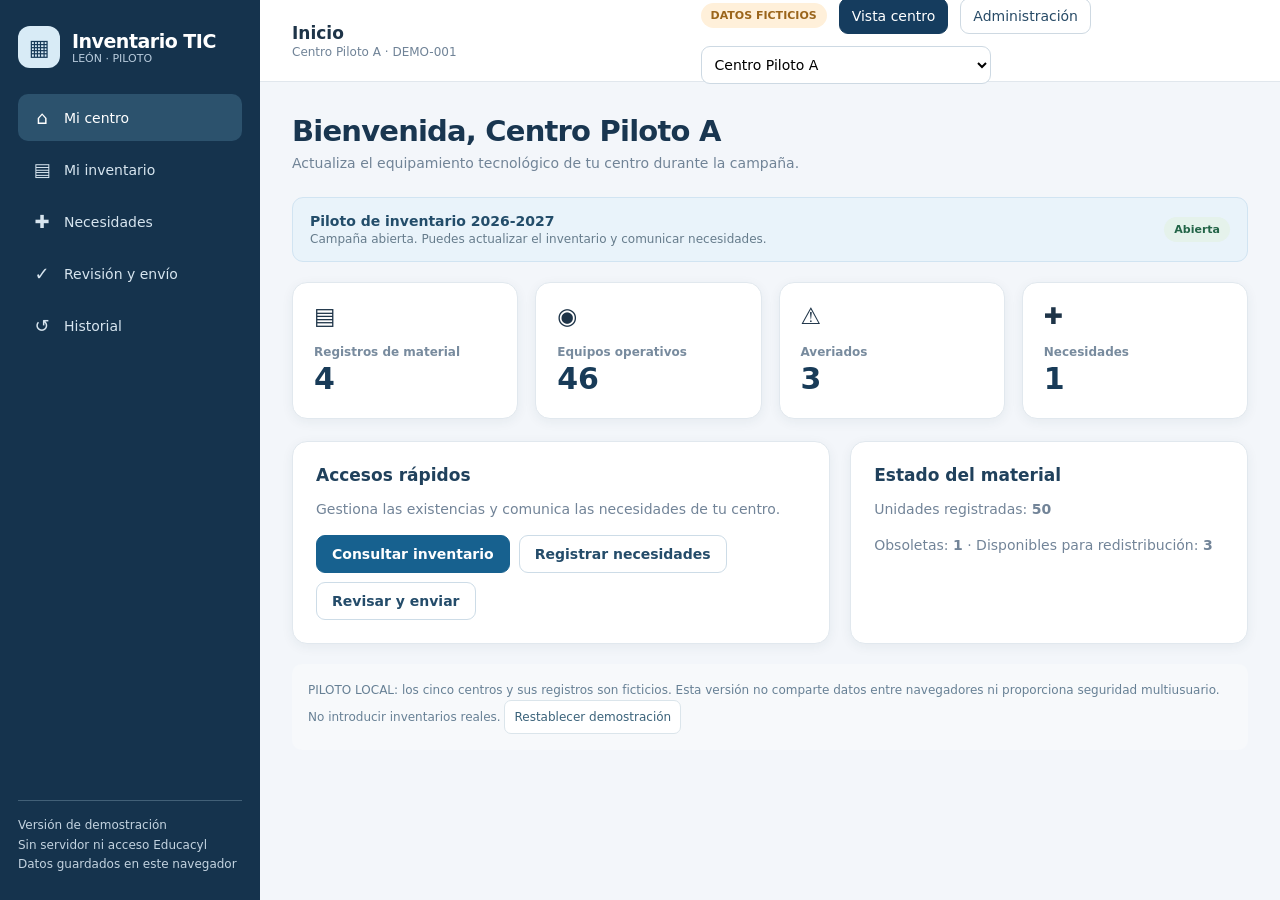
==== inventario-tic-piloto/index.html @ 24e151f3 "Añadir demo Inventario TIC León independiente" ====
<!doctype html>
<html lang="es"><head><meta charset="utf-8"><meta name="viewport" content="width=device-width,initial-scale=1"><meta name="theme-color" content="#193854"><title>Inventario TIC · León — Piloto</title>
<style>
:root{font-family:Inter,system-ui,-apple-system,Segoe UI,Arial,sans-serif;color:#1e3448;background:#f3f6fa;font-size:14px}*{box-sizing:border-box}body{margin:0}button,input,select,textarea{font:inherit}button{cursor:pointer}button:disabled{opacity:.45;cursor:not-allowed}a{color:inherit}.app{display:grid;grid-template-columns:260px 1fr;min-height:100vh}.sidebar{background:#15334d;color:white;padding:26px 18px;display:flex;flex-direction:column;gap:26px}.brand{display:flex;gap:12px;align-items:center;font-weight:800;font-size:19px;letter-spacing:-.5px}.brand .mark{background:#d8ebf6;color:#173a58;width:42px;height:42px;border-radius:12px;display:grid;place-items:center;font-size:22px}.sidebar small{display:block;font-size:11px;color:#b8cbdc;font-weight:500;letter-spacing:0}.nav{display:flex;flex-direction:column;gap:5px}.nav button{color:#d7e5ef;border:0;background:transparent;text-align:left;padding:13px 14px;border-radius:10px;display:flex;align-items:center;gap:12px}.nav button:hover,.nav button.active{background:#2c526d;color:white}.nav .navico{font-size:18px;width:20px;text-align:center}.sidebar-foot{margin-top:auto;font-size:12px;line-height:1.6;color:#c3d3e0;border-top:1px solid #426077;padding-top:15px}.workspace{min-width:0}.topbar{height:82px;background:white;border-bottom:1px solid #e1e7ed;display:flex;align-items:center;justify-content:space-between;gap:18px;padding:12px 32px}.topbar strong{display:block;font-size:17px}.muted{color:#708397}.small{font-size:12px}.top-right{display:flex;align-items:center;gap:12px;flex-wrap:wrap}.pill{border-radius:99px;padding:6px 10px;font-size:11px;font-weight:800;display:inline-block;background:#e5f2eb;color:#236447}.pill.warning{background:#fff0d7;color:#935a10}.pill.gray{background:#e9eff5;color:#506679}.pill.demo{background:#fff0da;color:#9b651b}.rolebtn{border:1px solid #ced9e2;color:#284b67;background:#fff;border-radius:9px;padding:9px 12px}.rolebtn.selected{background:#153c5e;color:#fff;border-color:#153c5e}main{max-width:1500px;margin:auto;padding:32px}.page-head{display:flex;justify-content:space-between;align-items:flex-start;gap:14px;margin-bottom:26px}.page-head h1{font-size:29px;margin:0 0 7px;letter-spacing:-.8px;color:#193650}.page-head p{margin:0;color:#718497}.btn{border:1px solid #cddce7;border-radius:9px;padding:10px 15px;background:white;color:#244c6a;font-weight:700;display:inline-flex;gap:8px;align-items:center;justify-content:center;white-space:nowrap}.btn.primary{background:#17618f;border-color:#17618f;color:white}.btn.primary:hover{background:#104c72}.btn.danger{border-color:#ecc7c6;color:#aa4141}.btn.ghost{border-color:transparent;background:transparent}.actions{display:flex;gap:9px;flex-wrap:wrap}.cards{display:grid;grid-template-columns:repeat(4,minmax(0,1fr));gap:17px;margin-bottom:22px}.stat,.panel{background:white;border:1px solid #e1e8ee;border-radius:15px;box-shadow:0 3px 12px #183b5210}.stat{padding:20px 21px}.stat .icon{font-size:23px;margin-bottom:14px;display:block}.stat .label{font-size:12px;color:#788b9e;font-weight:700}.stat .value{font-size:30px;line-height:1.3;font-weight:800;color:#183b58}.stat .foot{font-size:11px;color:#8090a0}.panel{padding:23px;margin-bottom:20px}.panel h2{font-size:17px;margin:0 0 8px;color:#20415c}.panel p{color:#728498;line-height:1.55}.panel-head{display:flex;align-items:center;justify-content:space-between;gap:12px;margin-bottom:17px}.grid2{display:grid;grid-template-columns:1.15fr .85fr;gap:20px}.tools{display:flex;gap:10px;flex-wrap:wrap;margin-bottom:16px}.field{border:1px solid #d6e0e8;border-radius:9px;padding:10px 11px;background:white;color:#23445f;min-width:0}.tools .field{flex:1;min-width:180px}.field:focus{outline:2px solid #b4d8ef;border-color:#569ac6}table{width:100%;border-collapse:collapse;font-size:13px}th{text-align:left;color:#73869a;font-size:11px;letter-spacing:.35px;text-transform:uppercase;background:#f6f9fb;padding:13px 12px}td{padding:14px 12px;border-top:1px solid #e9edf1;vertical-align:middle}tr:hover td{background:#fafcfd}.tablewrap{overflow:auto}.nowrap{white-space:nowrap}.name{font-weight:700;color:#20435e}.sub{display:block;color:#8696a6;font-size:11px;margin-top:4px}.empty{text-align:center;padding:50px 15px;color:#7b8d9e}.empty .big{font-size:36px;margin-bottom:10px}.banner{background:#e9f3fa;border:1px solid #d1e4f2;border-radius:11px;padding:15px 17px;margin-bottom:20px;display:flex;gap:12px;align-items:center;justify-content:space-between}.banner.warn{background:#fff6e8;border-color:#f1dec2}.banner strong{color:#234d6a}.banner p{margin:3px 0 0;color:#667c8c;font-size:12px}.progress{height:10px;background:#e6eef3;border-radius:8px;overflow:hidden;margin:15px 0}.progress span{display:block;height:100%;background:#2d9b86;border-radius:8px}.form-grid{display:grid;grid-template-columns:repeat(2,1fr);gap:15px}.form-field{display:flex;flex-direction:column;gap:6px}.form-field label{font-weight:700;font-size:12px;color:#4c6577}.form-field input,.form-field select,.form-field textarea{width:100%}.form-field.full{grid-column:1/-1}.form-field textarea{min-height:78px;resize:vertical}.modal-overlay{position:fixed;inset:0;background:#0c2439a8;display:flex;align-items:center;justify-content:center;z-index:15;padding:20px}.modal{background:white;border-radius:16px;max-width:700px;width:100%;max-height:92vh;overflow:auto;padding:28px;box-shadow:0 20px 70px #001a2b66}.modal h2{margin:0 0 5px;font-size:23px}.modal>p{color:#708397;margin:0 0 22px}.modal-foot{display:flex;justify-content:flex-end;gap:10px;margin-top:24px;border-top:1px solid #edf1f4;padding-top:20px}.toast{position:fixed;right:24px;bottom:24px;background:#1c465d;color:white;box-shadow:0 8px 30px #1d34484d;border-radius:11px;padding:14px 19px;z-index:30;font-weight:700}.tag{padding:5px 8px;border-radius:6px;background:#edf4f9;color:#315b76;font-weight:700;font-size:11px}.highlight{font-weight:800;color:#16678f}.section-title{font-size:12px;text-transform:uppercase;letter-spacing:1px;font-weight:800;color:#7890a3;margin:6px 0 14px}.tinybtn{border:1px solid #dbe5eb;background:white;color:#3a627a;border-radius:7px;padding:6px 9px;font-size:12px;margin-right:4px}.tinybtn:hover{background:#e7f2fa}.muted-note{padding:16px;background:#f7f9fb;border-radius:10px;color:#678095;font-size:12px;line-height:1.7}.filterline{margin:15px 0 5px}.categorybar{display:flex;align-items:center;gap:12px;margin:13px 0}.categorybar label{width:170px;white-space:nowrap;overflow:hidden;text-overflow:ellipsis;font-size:12px}.categorybar .bar{flex:1;background:#e8eff4;height:14px;border-radius:8px;overflow:hidden}.categorybar .bar span{height:100%;background:#4588b6;display:block;border-radius:8px}.categorybar strong{width:42px;text-align:right}.mobilebrand{display:none}.active-select{border:1px solid #cdd9e3;background:white;padding:9px;border-radius:9px;max-width:290px;width:100%}
@media(max-width:1040px){.app{grid-template-columns:210px 1fr}.cards{grid-template-columns:repeat(2,minmax(0,1fr))}.grid2{grid-template-columns:1fr}.topbar{height:auto;padding:15px}main{padding:23px}.sidebar{padding:22px 12px}.brand{font-size:16px}}@media(max-width:700px){.app{display:block}.sidebar{padding:11px 13px;gap:10px}.sidebar .brand,.sidebar-foot{display:none}.nav{display:flex;flex-direction:row;overflow:auto}.nav button{white-space:nowrap;padding:9px 11px;font-size:12px}.nav .navico{display:none}.topbar{align-items:flex-start;flex-wrap:wrap}.top-right{width:100%}.rolebtn{flex:1}.page-head{flex-direction:column}.page-head h1{font-size:25px}.cards{gap:10px}.stat{padding:15px}.stat .value{font-size:24px}.panel{padding:15px}.form-grid{grid-template-columns:1fr}.form-field.full{grid-column:1}.modal{padding:20px}}
</style></head>
<body><div id="app"></div><script>
(()=>{'use strict';
const KEY='inventario-tic-leon-piloto-v1';
const categories=['Equipos informáticos','Dispositivos móviles','Paneles y proyectores','Impresión y digitalización','Redes y conectividad','Robótica y programación','Fabricación digital','Audiovisuales','Periféricos','Otros'];
const centers=[{id:'DEMO-001',name:'Centro Piloto A',type:'CEIP',city:'León'},{id:'DEMO-002',name:'Centro Piloto B',type:'IES',city:'Ponferrada'},{id:'DEMO-003',name:'Centro Piloto C',type:'CRA',city:'Astorga'},{id:'DEMO-004',name:'Centro Piloto D',type:'CIFP',city:'La Bañeza'},{id:'DEMO-005',name:'Centro Piloto E',type:'CEIP',city:'Villablino'}];
const makeItem=(id,center,category,type,brand,model,ok,broken,obsolete,location,available=0)=>({id,center,category,type,brand,model,ok,broken,obsolete,location,available,source:'Dotación educativa',year:'2023',notes:''});
const seed=()=>({centers,inventory:[makeItem('I1','DEMO-001',categories[0],'Ordenador portátil','HP','ProBook',22,2,1,'Aula de informática',3),makeItem('I2','DEMO-001',categories[2],'Panel digital','SMART','Serie MX',8,0,0,'Aulas',0),makeItem('I3','DEMO-001',categories[5],'Placa programable','BBC','micro:bit V2',14,1,0,'Aula STEAM',0),makeItem('I4','DEMO-001',categories[6],'Impresora 3D','Creality','K1C',2,0,0,'Aula maker',0),makeItem('I5','DEMO-002',categories[0],'Ordenador de sobremesa','Dell','OptiPlex',34,3,2,'Laboratorio TIC',2),makeItem('I6','DEMO-002',categories[5],'Robot','LEGO','SPIKE Prime',9,0,0,'Tecnología',0),makeItem('I7','DEMO-003',categories[2],'Panel digital','SMART','Serie MX',4,0,0,'Aulas',0),makeItem('I8','DEMO-003',categories[0],'Ordenador portátil','Lenovo','ThinkPad',12,1,1,'Aula TIC',0),makeItem('I9','DEMO-004',categories[6],'Impresora 3D','Creality','K1C',3,1,0,'Taller',0),makeItem('I10','DEMO-005',categories[7],'Micrófono','Shure','SM58',4,0,0,'Radio escolar',0)],needs:[{id:'N1',center:'DEMO-001',category:categories[0],item:'Ordenadores portátiles',qty:8,priority:'Alta',reason:'Ampliación',details:'Renovar parte del aula de informática.',status:'Registrada',campaign:'C1'},{id:'N2',center:'DEMO-003',category:categories[5],item:'Kits de robótica',qty:5,priority:'Media',reason:'Nueva necesidad',details:'Actividades de programación.',status:'Registrada',campaign:'C1'}],campaigns:[{id:'C1',name:'Piloto de inventario 2026-2027',start:'2026-11-16',end:'2027-01-30',status:'Abierta'}],activeCampaign:'C1',submissions:{},history:[{at:new Date().toISOString(),label:'Datos de demostración inicializados'}]});
function load(){try{const v=JSON.parse(localStorage.getItem(KEY));if(v&&Array.isArray(v.inventory)&&Array.isArray(v.campaigns))return v}catch(_){}return seed()}
let data=load();let ui={role:'centro',center:'DEMO-001',page:'inicio',filter:'',category:'',modal:null};
const $=s=>document.querySelector(s), escape=s=>String(s??'').replace(/[&<>"']/g,c=>({'&':'&amp;','<':'&lt;','>':'&gt;','"':'&quot;',"'":'&#39;'}[c]));
const number=x=>Number(x||0).toLocaleString('es-ES');const campaign=()=>data.campaigns.find(c=>c.id===data.activeCampaign);const center=()=>data.centers.find(c=>c.id===ui.center)||data.centers[0];const total=i=>i.ok+i.broken+i.obsolete;const isEditable=()=>campaign()?.status==='Abierta'&&!data.submissions[`${campaign().id}|${ui.center}`];const store=()=>{localStorage.setItem(KEY,JSON.stringify(data));};const log=s=>{data.history.unshift({at:new Date().toISOString(),label:s});data.history=data.history.slice(0,250)};const toast=s=>{document.querySelector('.toast')?.remove();const e=document.createElement('div');e.className='toast';e.textContent=s;document.body.append(e);setTimeout(()=>e.remove(),3300)};
const btn=(label,fn='')=>`<button class="btn" ${fn?`data-act="${fn}"`:''}>${label}</button>`;
function nav(){const admin=ui.role==='admin';return (admin?[['inicio','⌂','Resumen provincial'],['centros','▦','Centros'],['inventario','▤','Inventario provincial'],['necesidades','✚','Necesidades'],['campanas','◷','Campañas'],['informes','▥','Informes'],['historial','↺','Historial']]:[['inicio','⌂','Mi centro'],['inventario','▤','Mi inventario'],['necesidades','✚','Necesidades'],['envio','✓','Revisión y envío'],['historial','↺','Historial']]).map(([id,icon,name])=>`<button data-page="${id}" class="${id===ui.page?'active':''}"><span class="navico">${icon}</span>${name}</button>`).join('')}
function heading(title,desc,buttons=''){return `<div class="page-head"><div><h1>${title}</h1><p>${desc}</p></div><div class="actions">${buttons}</div></div>`}
function stat(icon,label,n,foot=''){return `<div class="stat"><span class="icon">${icon}</span><span class="label">${label}</span><div class="value">${number(n)}</div><div class="foot">${foot}</div></div>`}
function statusTag(s){return `<span class="pill ${s==='Abierta'||s==='Enviada'||s==='Atendida'?'':s==='Cerrada'||s==='Alta'?'warning':'gray'}">${escape(s)}</span>`}
function currentRows(){return data.inventory.filter(i=>ui.role==='admin'||i.center===ui.center)}
function dashboard(){if(ui.role==='admin'){const sent=data.centers.filter(c=>data.submissions[`${campaign()?.id}|${c.id}`]).length;const all=data.inventory;const units=all.reduce((s,i)=>s+total(i),0);return heading('Panel provincial','Visión general de los centros piloto y la campaña activa.')+`<div class="banner"><div><strong>Campaña: ${escape(campaign()?.name||'Sin campaña')}</strong><p>Estado: ${escape(campaign()?.status||'—')} · Alcance previsto: 232 centros · Cargados en el piloto: 5 ficticios</p></div>${statusTag(campaign()?.status||'Sin campaña')}</div><div class="cards">${stat('🏫','Centros piloto',5,'Objetivo futuro: 232')}${stat('▤','Unidades inventariadas',units,'Todos los centros piloto')}${stat('✚','Necesidades',data.needs.length,'Solicitudes registradas')}${stat('✓','Centros que han enviado',sent,'De 5 centros de demostración')}</div><div class="grid2"><section class="panel"><h2>Seguimiento de campaña</h2><p>${sent} de 5 centros han enviado su inventario.</p><div class="progress"><span style="width:${sent/5*100}%"></span></div>${data.centers.map(c=>`<div class="categorybar"><label>${escape(c.name)}</label><span class="pill ${data.submissions[`${campaign()?.id}|${c.id}`]?'':'gray'}">${data.submissions[`${campaign()?.id}|${c.id}`]?'Enviada':'Pendiente'}</span></div>`).join('')}</section><section class="panel"><h2>Resumen de equipamiento</h2>${categoryStats(all)}<p class="small">Información ficticia para comprobar los informes.</p></section></div>`}
const rows=currentRows();const n=data.needs.filter(x=>x.center===ui.center).length;return heading('Bienvenida, '+escape(center().name),'Actualiza el equipamiento tecnológico de tu centro durante la campaña.')+`<div class="banner ${!isEditable()?'warn':''}"><div><strong>${escape(campaign()?.name||'Sin campaña')}</strong><p>${!campaign()?'No hay campaña activa':campaign().status!=='Abierta'?'La campaña está cerrada. El inventario es de solo lectura.':data.submissions[`${campaign().id}|${ui.center}`]?'Inventario enviado. Solicita reapertura a administración para corregirlo.':'Campaña abierta. Puedes actualizar el inventario y comunicar necesidades.'}</p></div>${statusTag(data.submissions[`${campaign()?.id}|${ui.center}`]?'Enviada':campaign()?.status||'—')}</div><div class="cards">${stat('▤','Registros de material',rows.length)}${stat('◉','Equipos operativos',rows.reduce((s,i)=>s+i.ok,0))}${stat('⚠','Averiados',rows.reduce((s,i)=>s+i.broken,0))}${stat('✚','Necesidades',n)}</div><div class="grid2"><section class="panel"><h2>Accesos rápidos</h2><p>Gestiona las existencias y comunica las necesidades de tu centro.</p><div class="actions"><button class="btn primary" data-page="inventario">Consultar inventario</button><button class="btn" data-page="necesidades">Registrar necesidades</button><button class="btn" data-page="envio">Revisar y enviar</button></div></section><section class="panel"><h2>Estado del material</h2><p>Unidades registradas: <strong>${number(rows.reduce((s,i)=>s+total(i),0))}</strong></p><p>Obsoletas: <strong>${number(rows.reduce((s,i)=>s+i.obsolete,0))}</strong> · Disponibles para redistribución: <strong>${number(rows.reduce((s,i)=>s+i.available,0))}</strong></p></section></div>`}
function categoryStats(rows){const a=categories.map(c=>({name:c,count:rows.filter(i=>i.category===c).reduce((s,i)=>s+total(i),0)})).filter(x=>x.count);const max=Math.max(1,...a.map(x=>x.count));return a.length?a.map(x=>`<div class="categorybar"><label title="${escape(x.name)}">${escape(x.name)}</label><div class="bar"><span style="width:${100*x.count/max}%"></span></div><strong>${x.count}</strong></div>`).join(''):`<div class="empty">Sin datos</div>`}
function inventory(){const admin=ui.role==='admin';let rows=currentRows().filter(i=>[i.category,i.type,i.brand,i.model,i.location,data.centers.find(c=>c.id===i.center)?.name].join(' ').toLowerCase().includes(ui.filter.toLowerCase())&&(!ui.category||ui.category===i.category));return heading(admin?'Inventario provincial':'Mi inventario',admin?'Consulta global de existencias registradas.':'Registra materiales agrupados por cantidades y estado.',`<button class="btn" data-act="csv-inventory">Exportar CSV</button>${!admin?`<button class="btn" data-act="import">Importar CSV</button><button class="btn primary" data-act="new-item" ${!isEditable()?'disabled':''}>+ Añadir material</button>`:''}`)+`<section class="panel"><div class="tools"><input id="filter" class="field" placeholder="Buscar marca, modelo, ubicación..." value="${escape(ui.filter)}"><select id="category" class="field"><option value="">Todas las categorías</option>${categories.map(c=>`<option ${ui.category===c?'selected':''}>${escape(c)}</option>`).join('')}</select></div><div class="tablewrap"><table><thead><tr>${admin?'<th>Centro</th>':''}<th>Material</th><th>Categoría / ubicación</th><th>Operativos</th><th>Averiados</th><th>Obsoletos</th><th>Total</th><th>Disponibles</th>${!admin?'<th>Acciones</th>':''}</tr></thead><tbody>${rows.map(i=>`<tr>${admin?`<td>${escape(data.centers.find(c=>c.id===i.center)?.name)}</td>`:''}<td><span class="name">${escape(i.brand)} ${escape(i.model)}</span><span class="sub">${escape(i.type)}</span></td><td>${escape(i.category)}<span class="sub">${escape(i.location)}</span></td><td>${i.ok}</td><td>${i.broken}</td><td>${i.obsolete}</td><td><strong>${total(i)}</strong></td><td>${i.available}</td>${!admin?`<td class="nowrap"><button class="tinybtn" data-edit="${escape(i.id)}" ${!isEditable()?'disabled':''}>Editar</button><button class="tinybtn" data-delete="${escape(i.id)}" ${!isEditable()?'disabled':''}>Eliminar</button></td>`:''}</tr>`).join('')||`<tr><td colspan="${admin?8:8}" class="empty">No hay materiales para mostrar.</td></tr>`}</tbody></table></div><p class="small muted">${rows.length} grupos · ${number(rows.reduce((a,i)=>a+total(i),0))} unidades</p></section>`}
function needs(){const admin=ui.role==='admin';const rows=data.needs.filter(n=>(admin||n.center===ui.center)&&[n.category,n.item,n.priority,n.reason,n.details].join(' ').toLowerCase().includes(ui.filter.toLowerCase()));return heading(admin?'Necesidades provinciales':'Necesidades de equipamiento',admin?'Revisión de solicitudes de los centros piloto.':'Comunica las necesidades de equipamiento sin compromiso de suministro.',`${admin?'<button class="btn" data-act="csv-needs">Exportar CSV</button>':`<button class="btn primary" data-act="new-need" ${!isEditable()?'disabled':''}>+ Nueva necesidad</button>`}`)+`<div class="banner warn"><div><strong>El registro de necesidades no supone una concesión.</strong><p>Las solicitudes están sujetas a estudio y disponibilidad.</p></div></div><section class="panel"><div class="tools"><input id="filter" class="field" placeholder="Filtrar necesidades..." value="${escape(ui.filter)}"></div><div class="tablewrap"><table><thead><tr>${admin?'<th>Centro</th>':''}<th>Material solicitado</th><th>Cantidad</th><th>Prioridad</th><th>Motivo</th><th>Estado</th><th>Acciones</th></tr></thead><tbody>${rows.map(n=>`<tr>${admin?`<td>${escape(data.centers.find(c=>c.id===n.center)?.name)}</td>`:''}<td><span class="name">${escape(n.item)}</span><span class="sub">${escape(n.category)} · ${escape(n.details)}</span></td><td>${n.qty}</td><td>${statusTag(n.priority)}</td><td>${escape(n.reason)}</td><td>${statusTag(n.status)}</td><td>${admin?`<button class="tinybtn" data-needstate="${escape(n.id)}">Gestionar</button>`:`<button class="tinybtn" data-neededit="${escape(n.id)}" ${!isEditable()?'disabled':''}>Editar</button><button class="tinybtn" data-needdelete="${escape(n.id)}" ${!isEditable()?'disabled':''}>Eliminar</button>`}</td></tr>`).join('')||`<tr><td class="empty" colspan="7">No hay solicitudes.</td></tr>`}</tbody></table></div></section>`}
function centersPage(){return heading('Centros educativos','En la primera fase se utilizan cinco centros ficticios. El objetivo final son 232.')+`<section class="panel"><div class="tablewrap"><table><thead><tr><th>Código</th><th>Centro</th><th>Tipo</th><th>Municipio</th><th>Grupos</th><th>Estado</th><th></th></tr></thead><tbody>${data.centers.map(c=>`<tr><td>${escape(c.id)}</td><td class="name">${escape(c.name)}</td><td>${escape(c.type)}</td><td>${escape(c.city)}</td><td>${data.inventory.filter(i=>i.center===c.id).length}</td><td>${statusTag(data.submissions[`${campaign()?.id}|${c.id}`]?'Enviada':'Pendiente')}</td><td><button class="tinybtn" data-centeropen="${escape(c.id)}">Ver centro</button>${data.submissions[`${campaign()?.id}|${c.id}`]?`<button class="tinybtn" data-reopen="${escape(c.id)}">Reabrir</button>`:''}</td></tr>`).join('')}</tbody></table></div></section>`}
function campaignsPage(){return heading('Campañas de actualización','Abre y cierra periodos de cumplimentación y conserva el inventario entre ellos.','<button class="btn primary" data-act="new-campaign">+ Nueva campaña</button>')+`<section class="panel"><div class="tablewrap"><table><thead><tr><th>Campaña</th><th>Periodo orientativo</th><th>Estado</th><th>Enviados</th><th>Acciones</th></tr></thead><tbody>${data.campaigns.map(c=>`<tr><td><span class="name">${escape(c.name)}</span>${data.activeCampaign===c.id?'<span class="sub">Campaña seleccionada</span>':''}</td><td>${escape(c.start)} — ${escape(c.end)}</td><td>${statusTag(c.status)}</td><td>${data.centers.filter(x=>data.submissions[`${c.id}|${x.id}`]).length}/5</td><td>${c.id!==data.activeCampaign?`<button class="tinybtn" data-activate="${escape(c.id)}">Seleccionar</button>`:''}<button class="tinybtn" data-togglecamp="${escape(c.id)}">${c.status==='Abierta'?'Cerrar':'Abrir'}</button></td></tr>`).join('')}</tbody></table></div><div class="muted-note">Las fechas son informativas en este piloto: la administración activa o cierra manualmente cada campaña. Al crear una nueva, se conservan los inventarios y se reinicia el estado de envío.</div></section>`}
function submissionPage(){const key=`${campaign()?.id}|${ui.center}`;const sent=data.submissions[key];const rows=currentRows();const invalid=rows.filter(i=>i.available>i.ok||[i.ok,i.broken,i.obsolete].some(n=>n<0));return heading('Revisión y envío','Confirma el inventario y las necesidades antes de finalizar la campaña.')+`<div class="banner ${sent?'':'warn'}"><div><strong>${sent?'Inventario enviado':'Inventario pendiente de envío'}</strong><p>${sent?'Enviado el '+new Date(sent.at).toLocaleString('es-ES')+'. Administración puede reabrirlo para correcciones.':'Revisa las cantidades antes de confirmar. El envío genera una captura histórica.'}</p></div>${statusTag(sent?'Enviada':'Pendiente')}</div><div class="cards">${stat('▤','Grupos de inventario',rows.length)}${stat('▣','Unidades totales',rows.reduce((s,i)=>s+total(i),0))}${stat('✚','Necesidades',data.needs.filter(n=>n.center===ui.center).length)}${stat('⚠','Errores detectados',invalid.length)}</div><section class="panel"><h2>Confirmación</h2><p>Enviar guarda una copia del inventario y las solicitudes correspondientes a esta campaña. Una vez enviado, los datos quedan bloqueados hasta su reapertura por administración.</p><button class="btn primary" data-act="submit" ${!isEditable()||invalid.length?'disabled':''}>✓ Enviar inventario</button></section>`}
function reports(){const rows=data.inventory;return heading('Informes y estadísticas','Resultados de los cinco centros ficticios, exportables a CSV.',`<button class="btn" data-act="csv-inventory">Exportar inventario</button><button class="btn" data-act="csv-needs">Exportar necesidades</button>`)+`<div class="cards">${stat('▣','Total de unidades',rows.reduce((s,i)=>s+total(i),0))}${stat('✓','Operativas',rows.reduce((s,i)=>s+i.ok,0))}${stat('⚠','Averiadas',rows.reduce((s,i)=>s+i.broken,0))}${stat('◷','Obsoletas',rows.reduce((s,i)=>s+i.obsolete,0))}</div><section class="panel"><h2>Unidades por categoría</h2>${categoryStats(rows)}</section>`}
function historyPage(){return heading('Historial de actividad','Registros recientes de la demostración, conservados en este navegador.')+`<section class="panel"><div class="tablewrap"><table><thead><tr><th>Fecha y hora</th><th>Actividad</th></tr></thead><tbody>${data.history.map(h=>`<tr><td class="nowrap">${new Date(h.at).toLocaleString('es-ES')}</td><td>${escape(h.label)}</td></tr>`).join('')}</tbody></table></div></section>`}
function render(){if(ui.role==='centro'&&['centros','campanas','informes'].includes(ui.page))ui.page='inicio';const title={inicio:'Inicio',inventario:'Inventario',necesidades:'Necesidades',envio:'Revisión',centros:'Centros',campanas:'Campañas',informes:'Informes',historial:'Historial'}[ui.page];const content={inicio:dashboard,inventario:inventory,necesidades:needs,envio:submissionPage,centros:centersPage,campanas:campaignsPage,informes:reports,historial:historyPage}[ui.page]||dashboard;$('#app').innerHTML=`<div class="app"><aside class="sidebar"><div class="brand"><span class="mark">▦</span><div>Inventario TIC <small>LEÓN · PILOTO</small></div></div><div class="nav">${nav()}</div><div class="sidebar-foot">Versión de demostración<br>Sin servidor ni acceso Educacyl<br>Datos guardados en este navegador</div></aside><div class="workspace"><header class="topbar"><div><strong>${escape(title)}</strong><span class="small muted">${ui.role==='admin'?'Administración provincial · Demostración':escape(center().name)+' · '+escape(center().id)}</span></div><div class="top-right"><span class="pill demo">DATOS FICTICIOS</span><button class="rolebtn ${ui.role==='centro'?'selected':''}" data-role="centro">Vista centro</button><button class="rolebtn ${ui.role==='admin'?'selected':''}" data-role="admin">Administración</button>${ui.role==='centro'?`<select id="centerpicker" class="active-select" aria-label="Seleccionar centro piloto">${data.centers.map(c=>`<option value="${escape(c.id)}" ${ui.center===c.id?'selected':''}>${escape(c.name)}</option>`).join('')}</select>`:''}</div></header><main>${content()}<div class="muted-note">PILOTO LOCAL: los cinco centros y sus registros son ficticios. Esta versión no comparte datos entre navegadores ni proporciona seguridad multiusuario. No introducir inventarios reales. <button class="tinybtn" data-act="reset">Restablecer demostración</button></div></main></div></div>`;bind();}
function bind(){document.querySelectorAll('[data-page]').forEach(b=>b.onclick=()=>{ui.page=b.dataset.page;ui.filter='';ui.category='';render()});document.querySelectorAll('[data-role]').forEach(b=>b.onclick=()=>{ui.role=b.dataset.role;ui.page='inicio';ui.filter='';render()});$('#centerpicker')?.addEventListener('change',e=>{ui.center=e.target.value;render()});$('#filter')?.addEventListener('input',e=>{const focus=e.target.selectionStart;ui.filter=e.target.value;render();const el=$('#filter');el?.focus();el?.setSelectionRange(focus,focus)});$('#category')?.addEventListener('change',e=>{ui.category=e.target.value;render()});document.querySelectorAll('[data-act]').forEach(b=>b.onclick=()=>actions(b.dataset.act));document.querySelectorAll('[data-edit]').forEach(b=>b.onclick=()=>itemModal(data.inventory.find(i=>i.id===b.dataset.edit)));document.querySelectorAll('[data-delete]').forEach(b=>b.onclick=()=>{if(confirm('¿Eliminar este grupo del inventario?')){data.inventory=data.inventory.filter(i=>i.id!==b.dataset.delete);log('Material eliminado en '+center().name);store();render();toast('Material eliminado')}});document.querySelectorAll('[data-neededit]').forEach(b=>b.onclick=()=>needModal(data.needs.find(n=>n.id===b.dataset.neededit)));document.querySelectorAll('[data-needdelete]').forEach(b=>b.onclick=()=>{if(confirm('¿Eliminar esta necesidad?')){data.needs=data.needs.filter(n=>n.id!==b.dataset.needdelete);log('Necesidad eliminada en '+center().name);store();render();toast('Necesidad eliminada')}});document.querySelectorAll('[data-needstate]').forEach(b=>b.onclick=()=>stateModal(b.dataset.needstate));document.querySelectorAll('[data-centeropen]').forEach(b=>b.onclick=()=>{ui.center=b.dataset.centeropen;ui.role='centro';ui.page='inicio';render()});document.querySelectorAll('[data-reopen]').forEach(b=>b.onclick=()=>{if(confirm('¿Reabrir la entrega de este centro?')){delete data.submissions[`${campaign().id}|${b.dataset.reopen}`];log('Entrega reabierta: '+b.dataset.reopen);store();render();toast('Entrega reabierta')}});document.querySelectorAll('[data-togglecamp]').forEach(b=>b.onclick=()=>{const c=data.campaigns.find(x=>x.id===b.dataset.togglecamp);if(c){c.status=c.status==='Abierta'?'Cerrada':'Abierta';log(`Campaña ${c.name}: ${c.status}`);store();render();toast('Estado de campaña actualizado')}});document.querySelectorAll('[data-activate]').forEach(b=>b.onclick=()=>{data.activeCampaign=b.dataset.activate;store();render()})}
const option=(arr,current)=>arr.map(v=>`<option value="${escape(v)}" ${String(current)===String(v)?'selected':''}>${escape(v)}</option>`).join('');const field=(label,name,value='',type='text',required=false)=>`<div class="form-field"><label for="f-${name}">${label}</label><input class="field" id="f-${name}" name="${name}" type="${type}" value="${escape(value)}" ${required?'required':''} ${type==='number'?'min="0" step="1"':''}></div>`;const select=(label,name,arr,v)=>`<div class="form-field"><label for="f-${name}">${label}</label><select class="field" id="f-${name}" name="${name}">${option(arr,v)}</select></div>`;
function modal(title,subtitle,body,submit,saveLabel='Guardar'){const e=document.createElement('div');e.className='modal-overlay';e.innerHTML=`<div class="modal"><h2>${escape(title)}</h2><p>${escape(subtitle)}</p><form id="modalForm"><div class="form-grid">${body}</div><div class="modal-foot"><button type="button" class="btn" id="cancelModal">Cancelar</button><button class="btn primary" type="submit">${escape(saveLabel)}</button></div></form></div>`;document.body.appendChild(e);e.onclick=ev=>{if(ev.target===e)e.remove()};e.querySelector('#cancelModal').onclick=()=>e.remove();e.querySelector('form').onsubmit=ev=>{ev.preventDefault();try{if(submit(new FormData(ev.target))!==false)e.remove()}catch(err){alert(err.message||'Error de validación')}}}
const val=(f,k)=>String(f.get(k)||'').trim();const nval=(f,k)=>{let x=Number(f.get(k));if(!Number.isInteger(x)||x<0)throw Error('Las cantidades deben ser números enteros no negativos.');return x};
function itemModal(existing){if(!isEditable())return;const i=existing||{category:categories[0],type:'',brand:'',model:'',location:'',source:'Dotación educativa',year:'',ok:0,broken:0,obsolete:0,available:0,notes:''};const body=select('Categoría','category',categories,i.category)+field('Tipo de equipo','type',i.type,'text',true)+field('Marca','brand',i.brand)+field('Modelo','model',i.model)+field('Ubicación','location',i.location)+select('Procedencia','source',['Dotación educativa','Compra del centro','Cesión','Otros'],i.source)+field('Año de dotación (opcional)','year',i.year,'number')+field('Operativos','ok',i.ok,'number',true)+field('Averiados','broken',i.broken,'number',true)+field('Obsoletos','obsolete',i.obsolete,'number',true)+field('Disponibles para redistribución','available',i.available,'number',true)+`<div class="form-field full"><label>Observaciones</label><textarea class="field" name="notes">${escape(i.notes)}</textarea></div>`;modal(existing?'Editar material':'Añadir material','Un registro representa un grupo de equipos homogéneos del centro.',body,f=>{const obj={id:existing?.id||uid('I'),center:ui.center,category:val(f,'category'),type:val(f,'type'),brand:val(f,'brand'),model:val(f,'model'),location:val(f,'location'),source:val(f,'source'),year:val(f,'year'),ok:nval(f,'ok'),broken:nval(f,'broken'),obsolete:nval(f,'obsolete'),available:nval(f,'available'),notes:val(f,'notes')};if(!obj.type)throw Error('Indica el tipo de equipo.');if(obj.available>obj.ok)throw Error('Las unidades disponibles no pueden superar a las operativas.');if(obj.year&&(Number(obj.year)<1990||Number(obj.year)>2100))throw Error('Revisa el año.');if(existing)Object.assign(existing,obj);else data.inventory.push(obj);log((existing?'Material modificado':'Material añadido')+' · '+center().name+' · '+obj.type);store();render();toast('Inventario actualizado')})}
function needModal(existing){if(!isEditable())return;const n=existing||{category:categories[0],item:'',qty:1,priority:'Media',reason:'Insuficiencia',details:''};modal(existing?'Editar necesidad':'Nueva necesidad','La solicitud será revisada; no implica concesión.',select('Categoría','category',categories,n.category)+field('Equipamiento solicitado','item',n.item,'text',true)+field('Cantidad','qty',n.qty,'number',true)+select('Prioridad','priority',['Baja','Media','Alta'],n.priority)+select('Motivo','reason',['Insuficiencia','Avería','Obsolescencia','Nueva necesidad','Sustitución','Otros'],n.reason)+`<div class="form-field full"><label>Justificación pedagógica</label><textarea class="field" name="details" required>${escape(n.details)}</textarea></div>`,f=>{const obj={id:existing?.id||uid('N'),center:ui.center,category:val(f,'category'),item:val(f,'item'),qty:nval(f,'qty'),priority:val(f,'priority'),reason:val(f,'reason'),details:val(f,'details'),status:existing?.status||'Registrada',campaign:existing?.campaign||data.activeCampaign};if(!obj.item||!obj.details||obj.qty<1)throw Error('Completa el material, cantidad positiva y justificación.');if(existing)Object.assign(existing,obj);else data.needs.push(obj);log('Necesidad '+(existing?'modificada':'registrada')+' · '+center().name);store();render();toast('Necesidad guardada')})}
function stateModal(id){const n=data.needs.find(x=>x.id===id);if(!n)return;modal('Gestionar solicitud','Actualiza su estado de tramitación.',select('Estado','status',['Registrada','En revisión','Atendida','Descartada'],n.status),f=>{n.status=val(f,'status');log('Solicitud '+id+' actualizada a '+n.status);store();render();toast('Estado actualizado')},'Actualizar')}
function campaignModal(){modal('Nueva campaña','El inventario de los centros se conserva. Se reinicia el estado de envío.',field('Nombre de la campaña','name','Inventario TIC 2027-2028','text',true)+field('Fecha orientativa de inicio','start','2027-09-01','date')+field('Fecha orientativa de cierre','end','2027-12-20','date'),f=>{const name=val(f,'name');if(!name)throw Error('Indica un nombre.');const id=uid('C');data.campaigns.forEach(c=>c.status='Cerrada');data.campaigns.unshift({id,name,start:val(f,'start'),end:val(f,'end'),status:'Abierta'});data.activeCampaign=id;log('Nueva campaña abierta: '+name);store();render();toast('Campaña creada')},'Crear y abrir')}
function uid(prefix){return prefix+Date.now().toString(36)+Math.random().toString(36).slice(2,6)}
function csvCell(x){let s=String(x??'');return /[;"\n\r]/.test(s)?'"'+s.replace(/"/g,'""')+'"':s}function exportCSV(name,headers,rows){const csv='\ufeff'+[headers,...rows].map(row=>row.map(csvCell).join(';')).join('\r\n');const url=URL.createObjectURL(new Blob([csv],{type:'text/csv;charset=utf-8'}));const a=document.createElement('a');a.href=url;a.download=name;a.click();setTimeout(()=>URL.revokeObjectURL(url),1000);toast('CSV descargado')}
function exportInventory(){const rows=currentRows();exportCSV('inventario_tic_leon_piloto.csv',['centro','categoria','tipo','marca','modelo','ubicacion','procedencia','anio','operativos','averiados','obsoletos','disponibles','observaciones'],rows.map(i=>[i.center,i.category,i.type,i.brand,i.model,i.location,i.source,i.year,i.ok,i.broken,i.obsolete,i.available,i.notes]))}
function exportNeeds(){exportCSV('necesidades_tic_leon_piloto.csv',['centro','categoria','material','cantidad','prioridad','motivo','justificacion','estado','campana'],data.needs.filter(n=>ui.role==='admin'||n.center===ui.center).map(n=>[n.center,n.category,n.item,n.qty,n.priority,n.reason,n.details,n.status,n.campaign]))}
function parseCSV(s){s=s.replace(/^\ufeff/,'');const sep=(s.split(/\r?\n/,1)[0].match(/;/g)||[]).length>=(s.split(/\r?\n/,1)[0].match(/,/g)||[]).length?';':',';const lines=[];let row=[],cell='',quoted=false;for(let k=0;k<s.length;k++){const ch=s[k];if(ch==='"'){if(quoted&&s[k+1]==='"'){cell+='"';k++}else quoted=!quoted}else if(ch===sep&&!quoted){row.push(cell);cell=''}else if((ch==='\n'||ch==='\r')&&!quoted){if(ch==='\r'&&s[k+1]==='\n')k++;row.push(cell);if(row.some(c=>c.trim()))lines.push(row);row=[];cell=''}else cell+=ch}row.push(cell);if(row.some(c=>c.trim()))lines.push(row);return lines}
function importModal(){if(!isEditable())return;const tmpl=()=>exportCSV('plantilla_inventario_tic.csv',['categoria','tipo','marca','modelo','ubicacion','procedencia','anio','operativos','averiados','obsoletos','disponibles','observaciones'],[[categories[0],'Ordenador portátil','HP','ProBook','Aula TIC','Dotación educativa','2023','20','2','0','0','Ejemplo: borrar esta fila']]);const e=document.createElement('div');e.className='modal-overlay';e.innerHTML=`<div class="modal"><h2>Importar inventario CSV</h2><p>Importa grupos de material desde una plantilla. Primero se revisan los datos; no se modifica el inventario automáticamente.</p><p><button class="btn" id="template">Descargar plantilla CSV</button></p><input type="file" id="csvfile" accept=".csv,text/csv" class="field" style="width:100%"><div id="preview" class="muted-note" style="margin-top:15px">Selecciona un archivo CSV para validar sus filas. Se añadirán al inventario del centro seleccionado.</div><div class="modal-foot"><button class="btn" id="cancel">Cancelar</button><button class="btn primary" id="confirm" disabled>Confirmar importación</button></div></div>`;document.body.append(e);e.onclick=ev=>{if(ev.target===e)e.remove()};e.querySelector('#cancel').onclick=()=>e.remove();e.querySelector('#template').onclick=tmpl;let parsed=[];e.querySelector('#csvfile').onchange=async ev=>{parsed=[];e.querySelector('#confirm').disabled=true;try{const txt=await ev.target.files[0].text();const all=parseCSV(txt);const h=all.shift().map(x=>x.trim().toLowerCase());const required=['categoria','tipo','operativos','averiados','obsoletos','disponibles'];if(required.some(x=>!h.includes(x)))throw Error('Faltan columnas obligatorias: '+required.join(', '));const errors=[];all.forEach((r,idx)=>{const v=k=>r[h.indexOf(k)]||'';const n=k=>Number(v(k));if(!categories.includes(v('categoria'))||!v('tipo').trim()||['operativos','averiados','obsoletos','disponibles'].some(k=>!Number.isInteger(n(k))||n(k)<0)||n('disponibles')>n('operativos'))errors.push('Fila '+(idx+2));else parsed.push({id:uid('I'),center:ui.center,category:v('categoria'),type:v('tipo'),brand:v('marca'),model:v('modelo'),location:v('ubicacion'),source:v('procedencia'),year:v('anio'),ok:n('operativos'),broken:n('averiados'),obsolete:n('obsoletos'),available:n('disponibles'),notes:v('observaciones')})});if(errors.length)throw Error('Filas con errores: '+errors.slice(0,12).join(', '));if(!parsed.length)throw Error('No hay filas para importar.');e.querySelector('#preview').innerHTML=`<strong>${parsed.length} filas válidas</strong><p>Ejemplos: ${parsed.slice(0,4).map(i=>escape(i.type+' '+i.brand+' '+i.model)).join(' · ')}</p><p>Se añadirán como nuevas filas; revisa duplicados antes de confirmar.</p>`;e.querySelector('#confirm').disabled=false}catch(err){e.querySelector('#preview').textContent='Error: '+err.message}};e.querySelector('#confirm').onclick=()=>{data.inventory.push(...parsed);log('Importadas '+parsed.length+' filas en '+center().name);store();e.remove();render();toast('Importación completada')}}
function actions(act){if(act==='new-item')itemModal();else if(act==='new-need')needModal();else if(act==='new-campaign')campaignModal();else if(act==='csv-inventory')exportInventory();else if(act==='csv-needs')exportNeeds();else if(act==='import')importModal();else if(act==='submit'){if(!isEditable())return;if(!confirm('¿Confirmas el envío del inventario? No podrás modificarlo hasta que administración lo reabra.'))return;const key=`${campaign().id}|${ui.center}`;data.submissions[key]={at:new Date().toISOString(),inventory:structuredClone(currentRows()),needs:structuredClone(data.needs.filter(n=>n.center===ui.center))};log('Inventario enviado · '+center().name+' · '+campaign().name);store();render();toast('Inventario enviado correctamente')}else if(act==='reset'){if(confirm('¿Restablecer todos los datos ficticios del piloto en ESTE navegador? Se perderán los cambios de prueba.')){data=seed();ui={role:'centro',center:'DEMO-001',page:'inicio',filter:'',category:'',modal:null};store();render();toast('Piloto restablecido')}}}
render();
})();
</script></body></html>
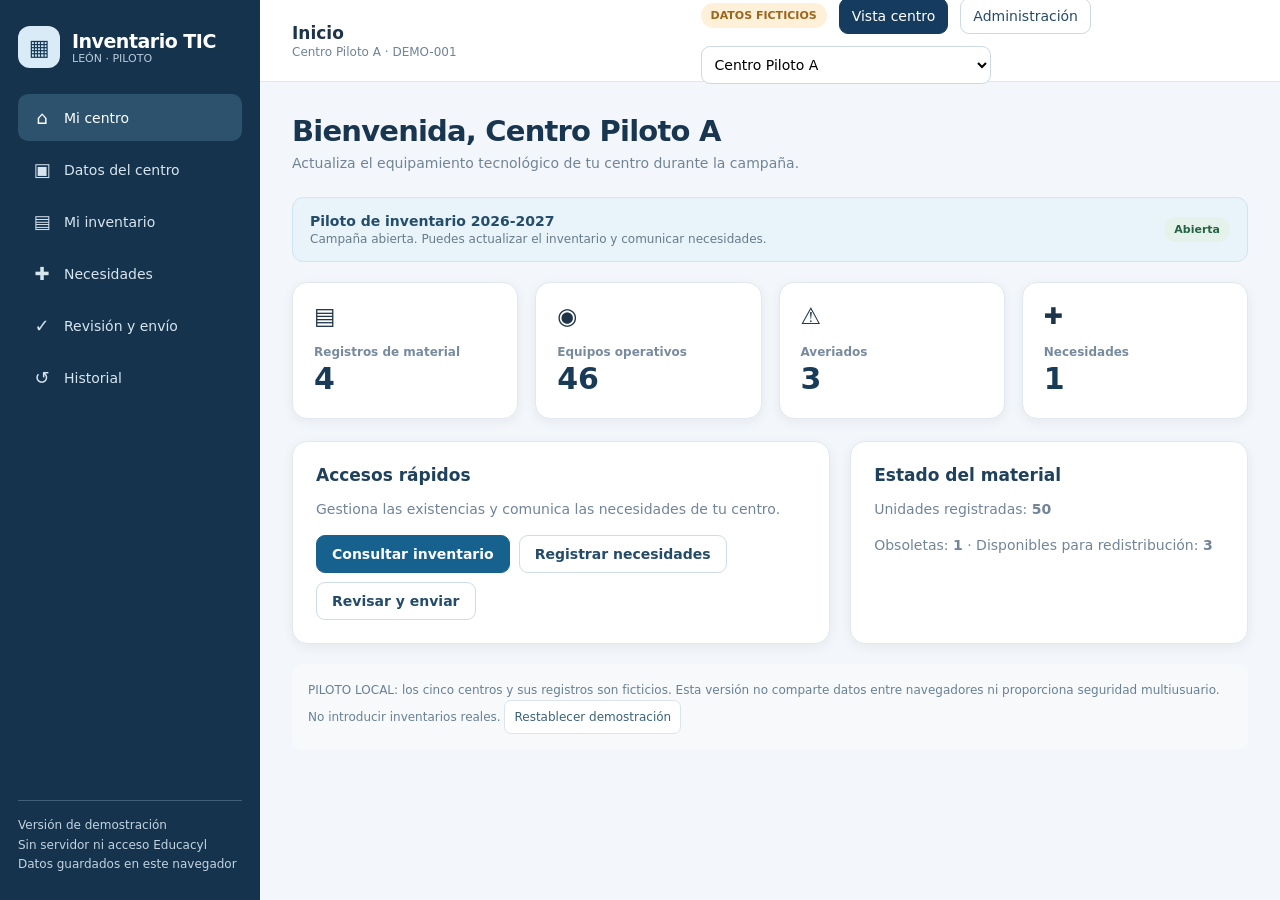
==== commit 8987c0a5: "Añadir ficha obligatoria de centro con código oficial nombre y dirección" ====
--- a/inventario-tic-piloto/index.html
+++ b/inventario-tic-piloto/index.html
@@ -16,22 +16,24 @@
 const $=s=>document.querySelector(s), escape=s=>String(s??'').replace(/[&<>"']/g,c=>({'&':'&amp;','<':'&lt;','>':'&gt;','"':'&quot;',"'":'&#39;'}[c]));
 const number=x=>Number(x||0).toLocaleString('es-ES');const campaign=()=>data.campaigns.find(c=>c.id===data.activeCampaign);const center=()=>data.centers.find(c=>c.id===ui.center)||data.centers[0];const total=i=>i.ok+i.broken+i.obsolete;const isEditable=()=>campaign()?.status==='Abierta'&&!data.submissions[`${campaign().id}|${ui.center}`];const store=()=>{localStorage.setItem(KEY,JSON.stringify(data));};const log=s=>{data.history.unshift({at:new Date().toISOString(),label:s});data.history=data.history.slice(0,250)};const toast=s=>{document.querySelector('.toast')?.remove();const e=document.createElement('div');e.className='toast';e.textContent=s;document.body.append(e);setTimeout(()=>e.remove(),3300)};
 const btn=(label,fn='')=>`<button class="btn" ${fn?`data-act="${fn}"`:''}>${label}</button>`;
-function nav(){const admin=ui.role==='admin';return (admin?[['inicio','⌂','Resumen provincial'],['centros','▦','Centros'],['inventario','▤','Inventario provincial'],['necesidades','✚','Necesidades'],['campanas','◷','Campañas'],['informes','▥','Informes'],['historial','↺','Historial']]:[['inicio','⌂','Mi centro'],['inventario','▤','Mi inventario'],['necesidades','✚','Necesidades'],['envio','✓','Revisión y envío'],['historial','↺','Historial']]).map(([id,icon,name])=>`<button data-page="${id}" class="${id===ui.page?'active':''}"><span class="navico">${icon}</span>${name}</button>`).join('')}
+function nav(){const admin=ui.role==='admin';return (admin?[['inicio','⌂','Resumen provincial'],['centros','▦','Centros'],['inventario','▤','Inventario provincial'],['necesidades','✚','Necesidades'],['campanas','◷','Campañas'],['informes','▥','Informes'],['historial','↺','Historial']]:[['inicio','⌂','Mi centro'],['ficha','▣','Datos del centro'],['inventario','▤','Mi inventario'],['necesidades','✚','Necesidades'],['envio','✓','Revisión y envío'],['historial','↺','Historial']]).map(([id,icon,name])=>`<button data-page="${id}" class="${id===ui.page?'active':''}"><span class="navico">${icon}</span>${name}</button>`).join('')}
 function heading(title,desc,buttons=''){return `<div class="page-head"><div><h1>${title}</h1><p>${desc}</p></div><div class="actions">${buttons}</div></div>`}
 function stat(icon,label,n,foot=''){return `<div class="stat"><span class="icon">${icon}</span><span class="label">${label}</span><div class="value">${number(n)}</div><div class="foot">${foot}</div></div>`}
 function statusTag(s){return `<span class="pill ${s==='Abierta'||s==='Enviada'||s==='Atendida'?'':s==='Cerrada'||s==='Alta'?'warning':'gray'}">${escape(s)}</span>`}
 function currentRows(){return data.inventory.filter(i=>ui.role==='admin'||i.center===ui.center)}
 function dashboard(){if(ui.role==='admin'){const sent=data.centers.filter(c=>data.submissions[`${campaign()?.id}|${c.id}`]).length;const all=data.inventory;const units=all.reduce((s,i)=>s+total(i),0);return heading('Panel provincial','Visión general de los centros piloto y la campaña activa.')+`<div class="banner"><div><strong>Campaña: ${escape(campaign()?.name||'Sin campaña')}</strong><p>Estado: ${escape(campaign()?.status||'—')} · Alcance previsto: 232 centros · Cargados en el piloto: 5 ficticios</p></div>${statusTag(campaign()?.status||'Sin campaña')}</div><div class="cards">${stat('🏫','Centros piloto',5,'Objetivo futuro: 232')}${stat('▤','Unidades inventariadas',units,'Todos los centros piloto')}${stat('✚','Necesidades',data.needs.length,'Solicitudes registradas')}${stat('✓','Centros que han enviado',sent,'De 5 centros de demostración')}</div><div class="grid2"><section class="panel"><h2>Seguimiento de campaña</h2><p>${sent} de 5 centros han enviado su inventario.</p><div class="progress"><span style="width:${sent/5*100}%"></span></div>${data.centers.map(c=>`<div class="categorybar"><label>${escape(c.name)}</label><span class="pill ${data.submissions[`${campaign()?.id}|${c.id}`]?'':'gray'}">${data.submissions[`${campaign()?.id}|${c.id}`]?'Enviada':'Pendiente'}</span></div>`).join('')}</section><section class="panel"><h2>Resumen de equipamiento</h2>${categoryStats(all)}<p class="small">Información ficticia para comprobar los informes.</p></section></div>`}
 const rows=currentRows();const n=data.needs.filter(x=>x.center===ui.center).length;return heading('Bienvenida, '+escape(center().name),'Actualiza el equipamiento tecnológico de tu centro durante la campaña.')+`<div class="banner ${!isEditable()?'warn':''}"><div><strong>${escape(campaign()?.name||'Sin campaña')}</strong><p>${!campaign()?'No hay campaña activa':campaign().status!=='Abierta'?'La campaña está cerrada. El inventario es de solo lectura.':data.submissions[`${campaign().id}|${ui.center}`]?'Inventario enviado. Solicita reapertura a administración para corregirlo.':'Campaña abierta. Puedes actualizar el inventario y comunicar necesidades.'}</p></div>${statusTag(data.submissions[`${campaign()?.id}|${ui.center}`]?'Enviada':campaign()?.status||'—')}</div><div class="cards">${stat('▤','Registros de material',rows.length)}${stat('◉','Equipos operativos',rows.reduce((s,i)=>s+i.ok,0))}${stat('⚠','Averiados',rows.reduce((s,i)=>s+i.broken,0))}${stat('✚','Necesidades',n)}</div><div class="grid2"><section class="panel"><h2>Accesos rápidos</h2><p>Gestiona las existencias y comunica las necesidades de tu centro.</p><div class="actions"><button class="btn primary" data-page="inventario">Consultar inventario</button><button class="btn" data-page="necesidades">Registrar necesidades</button><button class="btn" data-page="envio">Revisar y enviar</button></div></section><section class="panel"><h2>Estado del material</h2><p>Unidades registradas: <strong>${number(rows.reduce((s,i)=>s+total(i),0))}</strong></p><p>Obsoletas: <strong>${number(rows.reduce((s,i)=>s+i.obsolete,0))}</strong> · Disponibles para redistribución: <strong>${number(rows.reduce((s,i)=>s+i.available,0))}</strong></p></section></div>`}
+function profileComplete(c){return !!(String(c.officialCode||'').trim()&&String(c.name||'').trim()&&String(c.director||'').trim())}
+function profilePage(){const c=center();return heading('Datos del centro','Completa los datos de identificación del centro educativo. Se conservarán en este navegador durante el piloto.')+`<div class="banner ${profileComplete(c)?'':'warn'}"><div><strong>${profileComplete(c)?'Ficha de identificación completa':'Ficha de identificación pendiente'}</strong><p>El código oficial, el nombre del centro y el director o directora son obligatorios antes de enviar una campaña.</p></div>${statusTag(profileComplete(c)?'Completa':'Pendiente')}</div><section class="panel"><h2>Identificación del centro</h2><div class="form-grid">${field('Código oficial del centro','officialCode',c.officialCode||'', 'text',true)}${field('Nombre oficial del centro','name',c.name||'', 'text',true)}${field('Director o directora','director',c.director||'', 'text',true)}${field('Tipo de centro','type',c.type||'', 'text')}${field('Municipio','city',c.city||'', 'text')}</div><p class="small muted">Identificador interno del piloto: ${escape(c.id)}. No cambia al modificar el código oficial.</p><button class="btn primary" data-act="save-profile" ${!isEditable()?'disabled':''}>Guardar datos del centro</button>${!isEditable()?'<p class="small muted">La edición está bloqueada hasta que la administración reabra el centro o la campaña.</p>':''}</section>`}
 function categoryStats(rows){const a=categories.map(c=>({name:c,count:rows.filter(i=>i.category===c).reduce((s,i)=>s+total(i),0)})).filter(x=>x.count);const max=Math.max(1,...a.map(x=>x.count));return a.length?a.map(x=>`<div class="categorybar"><label title="${escape(x.name)}">${escape(x.name)}</label><div class="bar"><span style="width:${100*x.count/max}%"></span></div><strong>${x.count}</strong></div>`).join(''):`<div class="empty">Sin datos</div>`}
 function inventory(){const admin=ui.role==='admin';let rows=currentRows().filter(i=>[i.category,i.type,i.brand,i.model,i.location,data.centers.find(c=>c.id===i.center)?.name].join(' ').toLowerCase().includes(ui.filter.toLowerCase())&&(!ui.category||ui.category===i.category));return heading(admin?'Inventario provincial':'Mi inventario',admin?'Consulta global de existencias registradas.':'Registra materiales agrupados por cantidades y estado.',`<button class="btn" data-act="csv-inventory">Exportar CSV</button>${!admin?`<button class="btn" data-act="import">Importar CSV</button><button class="btn primary" data-act="new-item" ${!isEditable()?'disabled':''}>+ Añadir material</button>`:''}`)+`<section class="panel"><div class="tools"><input id="filter" class="field" placeholder="Buscar marca, modelo, ubicación..." value="${escape(ui.filter)}"><select id="category" class="field"><option value="">Todas las categorías</option>${categories.map(c=>`<option ${ui.category===c?'selected':''}>${escape(c)}</option>`).join('')}</select></div><div class="tablewrap"><table><thead><tr>${admin?'<th>Centro</th>':''}<th>Material</th><th>Categoría / ubicación</th><th>Operativos</th><th>Averiados</th><th>Obsoletos</th><th>Total</th><th>Disponibles</th>${!admin?'<th>Acciones</th>':''}</tr></thead><tbody>${rows.map(i=>`<tr>${admin?`<td>${escape(data.centers.find(c=>c.id===i.center)?.name)}</td>`:''}<td><span class="name">${escape(i.brand)} ${escape(i.model)}</span><span class="sub">${escape(i.type)}</span></td><td>${escape(i.category)}<span class="sub">${escape(i.location)}</span></td><td>${i.ok}</td><td>${i.broken}</td><td>${i.obsolete}</td><td><strong>${total(i)}</strong></td><td>${i.available}</td>${!admin?`<td class="nowrap"><button class="tinybtn" data-edit="${escape(i.id)}" ${!isEditable()?'disabled':''}>Editar</button><button class="tinybtn" data-delete="${escape(i.id)}" ${!isEditable()?'disabled':''}>Eliminar</button></td>`:''}</tr>`).join('')||`<tr><td colspan="${admin?8:8}" class="empty">No hay materiales para mostrar.</td></tr>`}</tbody></table></div><p class="small muted">${rows.length} grupos · ${number(rows.reduce((a,i)=>a+total(i),0))} unidades</p></section>`}
-function needs(){const admin=ui.role==='admin';const rows=data.needs.filter(n=>(admin||n.center===ui.center)&&[n.category,n.item,n.priority,n.reason,n.details].join(' ').toLowerCase().includes(ui.filter.toLowerCase()));return heading(admin?'Necesidades provinciales':'Necesidades de equipamiento',admin?'Revisión de solicitudes de los centros piloto.':'Comunica las necesidades de equipamiento sin compromiso de suministro.',`${admin?'<button class="btn" data-act="csv-needs">Exportar CSV</button>':`<button class="btn primary" data-act="new-need" ${!isEditable()?'disabled':''}>+ Nueva necesidad</button>`}`)+`<div class="banner warn"><div><strong>El registro de necesidades no supone una concesión.</strong><p>Las solicitudes están sujetas a estudio y disponibilidad.</p></div></div><section class="panel"><div class="tools"><input id="filter" class="field" placeholder="Filtrar necesidades..." value="${escape(ui.filter)}"></div><div class="tablewrap"><table><thead><tr>${admin?'<th>Centro</th>':''}<th>Material solicitado</th><th>Cantidad</th><th>Prioridad</th><th>Motivo</th><th>Estado</th><th>Acciones</th></tr></thead><tbody>${rows.map(n=>`<tr>${admin?`<td>${escape(data.centers.find(c=>c.id===n.center)?.name)}</td>`:''}<td><span class="name">${escape(n.item)}</span><span class="sub">${escape(n.category)} · ${escape(n.details)}</span></td><td>${n.qty}</td><td>${statusTag(n.priority)}</td><td>${escape(n.reason)}</td><td>${statusTag(n.status)}</td><td>${admin?`<button class="tinybtn" data-needstate="${escape(n.id)}">Gestionar</button>`:`<button class="tinybtn" data-neededit="${escape(n.id)}" ${!isEditable()?'disabled':''}>Editar</button><button class="tinybtn" data-needdelete="${escape(n.id)}" ${!isEditable()?'disabled':''}>Eliminar</button>`}</td></tr>`).join('')||`<tr><td class="empty" colspan="7">No hay solicitudes.</td></tr>`}</tbody></table></div></section>`}
-function centersPage(){return heading('Centros educativos','En la primera fase se utilizan cinco centros ficticios. El objetivo final son 232.')+`<section class="panel"><div class="tablewrap"><table><thead><tr><th>Código</th><th>Centro</th><th>Tipo</th><th>Municipio</th><th>Grupos</th><th>Estado</th><th></th></tr></thead><tbody>${data.centers.map(c=>`<tr><td>${escape(c.id)}</td><td class="name">${escape(c.name)}</td><td>${escape(c.type)}</td><td>${escape(c.city)}</td><td>${data.inventory.filter(i=>i.center===c.id).length}</td><td>${statusTag(data.submissions[`${campaign()?.id}|${c.id}`]?'Enviada':'Pendiente')}</td><td><button class="tinybtn" data-centeropen="${escape(c.id)}">Ver centro</button>${data.submissions[`${campaign()?.id}|${c.id}`]?`<button class="tinybtn" data-reopen="${escape(c.id)}">Reabrir</button>`:''}</td></tr>`).join('')}</tbody></table></div></section>`}
+function needs(){const admin=ui.role==='admin';const rows=data.needs.filter(n=>(admin||n.center===ui.center)&&[n.category,n.item,n.priority,n.reason,n.details].join(' ').toLowerCase().includes(ui.filter.toLowerCase()));return heading(admin?'Necesidades provinciales':'Necesidades de equipamiento',admin?'Revisión de solicitudes de los centros piloto.':'Comunica las necesidades de equipamiento sin compromiso de suministro.',`<button class="btn" data-act="csv-needs">Exportar CSV</button>${!admin?`<button class="btn primary" data-act="new-need" ${!isEditable()?'disabled':''}>+ Nueva necesidad</button>`:''}`)+`<div class="banner warn"><div><strong>El registro de necesidades no supone una concesión.</strong><p>Las solicitudes están sujetas a estudio y disponibilidad.</p></div></div><section class="panel"><div class="tools"><input id="filter" class="field" placeholder="Filtrar necesidades..." value="${escape(ui.filter)}"></div><div class="tablewrap"><table><thead><tr>${admin?'<th>Centro</th>':''}<th>Material solicitado</th><th>Cantidad</th><th>Prioridad</th><th>Motivo</th><th>Estado</th><th>Acciones</th></tr></thead><tbody>${rows.map(n=>`<tr>${admin?`<td>${escape(data.centers.find(c=>c.id===n.center)?.name)}</td>`:''}<td><span class="name">${escape(n.item)}</span><span class="sub">${escape(n.category)} · ${escape(n.details)}</span></td><td>${n.qty}</td><td>${statusTag(n.priority)}</td><td>${escape(n.reason)}</td><td>${statusTag(n.status)}</td><td>${admin?`<button class="tinybtn" data-needstate="${escape(n.id)}">Gestionar</button>`:`<button class="tinybtn" data-neededit="${escape(n.id)}" ${!isEditable()?'disabled':''}>Editar</button><button class="tinybtn" data-needdelete="${escape(n.id)}" ${!isEditable()?'disabled':''}>Eliminar</button>`}</td></tr>`).join('')||`<tr><td class="empty" colspan="7">No hay solicitudes.</td></tr>`}</tbody></table></div></section>`}
+function centersPage(){return heading('Centros educativos','En la primera fase se utilizan cinco centros ficticios. El objetivo final son 232.')+`<section class="panel"><div class="tablewrap"><table><thead><tr><th>Código</th><th>Centro</th><th>Director/a</th><th>Tipo</th><th>Municipio</th><th>Grupos</th><th>Estado</th><th></th></tr></thead><tbody>${data.centers.map(c=>`<tr><td>${escape(c.officialCode||'Pendiente')}</td><td class="name">${escape(c.name)}</td><td>${escape(c.director||'Pendiente')}</td><td>${escape(c.type)}</td><td>${escape(c.city)}</td><td>${data.inventory.filter(i=>i.center===c.id).length}</td><td>${statusTag(data.submissions[`${campaign()?.id}|${c.id}`]?'Enviada':'Pendiente')}</td><td><button class="tinybtn" data-centeropen="${escape(c.id)}">Ver centro</button>${data.submissions[`${campaign()?.id}|${c.id}`]?`<button class="tinybtn" data-reopen="${escape(c.id)}">Reabrir</button>`:''}</td></tr>`).join('')}</tbody></table></div></section>`}
 function campaignsPage(){return heading('Campañas de actualización','Abre y cierra periodos de cumplimentación y conserva el inventario entre ellos.','<button class="btn primary" data-act="new-campaign">+ Nueva campaña</button>')+`<section class="panel"><div class="tablewrap"><table><thead><tr><th>Campaña</th><th>Periodo orientativo</th><th>Estado</th><th>Enviados</th><th>Acciones</th></tr></thead><tbody>${data.campaigns.map(c=>`<tr><td><span class="name">${escape(c.name)}</span>${data.activeCampaign===c.id?'<span class="sub">Campaña seleccionada</span>':''}</td><td>${escape(c.start)} — ${escape(c.end)}</td><td>${statusTag(c.status)}</td><td>${data.centers.filter(x=>data.submissions[`${c.id}|${x.id}`]).length}/5</td><td>${c.id!==data.activeCampaign?`<button class="tinybtn" data-activate="${escape(c.id)}">Seleccionar</button>`:''}<button class="tinybtn" data-togglecamp="${escape(c.id)}">${c.status==='Abierta'?'Cerrar':'Abrir'}</button></td></tr>`).join('')}</tbody></table></div><div class="muted-note">Las fechas son informativas en este piloto: la administración activa o cierra manualmente cada campaña. Al crear una nueva, se conservan los inventarios y se reinicia el estado de envío.</div></section>`}
-function submissionPage(){const key=`${campaign()?.id}|${ui.center}`;const sent=data.submissions[key];const rows=currentRows();const invalid=rows.filter(i=>i.available>i.ok||[i.ok,i.broken,i.obsolete].some(n=>n<0));return heading('Revisión y envío','Confirma el inventario y las necesidades antes de finalizar la campaña.')+`<div class="banner ${sent?'':'warn'}"><div><strong>${sent?'Inventario enviado':'Inventario pendiente de envío'}</strong><p>${sent?'Enviado el '+new Date(sent.at).toLocaleString('es-ES')+'. Administración puede reabrirlo para correcciones.':'Revisa las cantidades antes de confirmar. El envío genera una captura histórica.'}</p></div>${statusTag(sent?'Enviada':'Pendiente')}</div><div class="cards">${stat('▤','Grupos de inventario',rows.length)}${stat('▣','Unidades totales',rows.reduce((s,i)=>s+total(i),0))}${stat('✚','Necesidades',data.needs.filter(n=>n.center===ui.center).length)}${stat('⚠','Errores detectados',invalid.length)}</div><section class="panel"><h2>Confirmación</h2><p>Enviar guarda una copia del inventario y las solicitudes correspondientes a esta campaña. Una vez enviado, los datos quedan bloqueados hasta su reapertura por administración.</p><button class="btn primary" data-act="submit" ${!isEditable()||invalid.length?'disabled':''}>✓ Enviar inventario</button></section>`}
+function submissionPage(){const key=`${campaign()?.id}|${ui.center}`;const sent=data.submissions[key];const rows=currentRows();const invalid=rows.filter(i=>i.available>i.ok||[i.ok,i.broken,i.obsolete].some(n=>n<0));const identified=profileComplete(center());return heading('Revisión y envío','Confirma el inventario y las necesidades antes de finalizar la campaña.')+`<div class="banner ${sent?'':'warn'}"><div><strong>${sent?'Inventario enviado':'Inventario pendiente de envío'}</strong><p>${sent?'Enviado el '+new Date(sent.at).toLocaleString('es-ES')+'. Administración puede reabrirlo para correcciones.':'Revisa las cantidades antes de confirmar. El envío genera una captura histórica.'}</p></div>${statusTag(sent?'Enviada':'Pendiente')}</div><div class="cards">${stat('▤','Grupos de inventario',rows.length)}${stat('▣','Unidades totales',rows.reduce((s,i)=>s+total(i),0))}${stat('✚','Necesidades',data.needs.filter(n=>n.center===ui.center).length)}${stat('⚠','Errores detectados',invalid.length)}</div><section class="panel"><h2>Confirmación</h2><p>Identificación: ${identified?'completa':'pendiente: debes cumplimentar el código oficial, nombre y director/a en Datos del centro.'}</p><p>Enviar guarda una copia del inventario y las solicitudes correspondientes a esta campaña. Una vez enviado, los datos quedan bloqueados hasta su reapertura por administración.</p><button class="btn primary" data-act="submit" ${!isEditable()||invalid.length||!identified?'disabled':''}>✓ Enviar inventario</button></section>`}
 function reports(){const rows=data.inventory;return heading('Informes y estadísticas','Resultados de los cinco centros ficticios, exportables a CSV.',`<button class="btn" data-act="csv-inventory">Exportar inventario</button><button class="btn" data-act="csv-needs">Exportar necesidades</button>`)+`<div class="cards">${stat('▣','Total de unidades',rows.reduce((s,i)=>s+total(i),0))}${stat('✓','Operativas',rows.reduce((s,i)=>s+i.ok,0))}${stat('⚠','Averiadas',rows.reduce((s,i)=>s+i.broken,0))}${stat('◷','Obsoletas',rows.reduce((s,i)=>s+i.obsolete,0))}</div><section class="panel"><h2>Unidades por categoría</h2>${categoryStats(rows)}</section>`}
 function historyPage(){return heading('Historial de actividad','Registros recientes de la demostración, conservados en este navegador.')+`<section class="panel"><div class="tablewrap"><table><thead><tr><th>Fecha y hora</th><th>Actividad</th></tr></thead><tbody>${data.history.map(h=>`<tr><td class="nowrap">${new Date(h.at).toLocaleString('es-ES')}</td><td>${escape(h.label)}</td></tr>`).join('')}</tbody></table></div></section>`}
-function render(){if(ui.role==='centro'&&['centros','campanas','informes'].includes(ui.page))ui.page='inicio';const title={inicio:'Inicio',inventario:'Inventario',necesidades:'Necesidades',envio:'Revisión',centros:'Centros',campanas:'Campañas',informes:'Informes',historial:'Historial'}[ui.page];const content={inicio:dashboard,inventario:inventory,necesidades:needs,envio:submissionPage,centros:centersPage,campanas:campaignsPage,informes:reports,historial:historyPage}[ui.page]||dashboard;$('#app').innerHTML=`<div class="app"><aside class="sidebar"><div class="brand"><span class="mark">▦</span><div>Inventario TIC <small>LEÓN · PILOTO</small></div></div><div class="nav">${nav()}</div><div class="sidebar-foot">Versión de demostración<br>Sin servidor ni acceso Educacyl<br>Datos guardados en este navegador</div></aside><div class="workspace"><header class="topbar"><div><strong>${escape(title)}</strong><span class="small muted">${ui.role==='admin'?'Administración provincial · Demostración':escape(center().name)+' · '+escape(center().id)}</span></div><div class="top-right"><span class="pill demo">DATOS FICTICIOS</span><button class="rolebtn ${ui.role==='centro'?'selected':''}" data-role="centro">Vista centro</button><button class="rolebtn ${ui.role==='admin'?'selected':''}" data-role="admin">Administración</button>${ui.role==='centro'?`<select id="centerpicker" class="active-select" aria-label="Seleccionar centro piloto">${data.centers.map(c=>`<option value="${escape(c.id)}" ${ui.center===c.id?'selected':''}>${escape(c.name)}</option>`).join('')}</select>`:''}</div></header><main>${content()}<div class="muted-note">PILOTO LOCAL: los cinco centros y sus registros son ficticios. Esta versión no comparte datos entre navegadores ni proporciona seguridad multiusuario. No introducir inventarios reales. <button class="tinybtn" data-act="reset">Restablecer demostración</button></div></main></div></div>`;bind();}
+function render(){if(ui.role==='centro'&&['centros','campanas','informes'].includes(ui.page))ui.page='inicio';const title={inicio:'Inicio',inventario:'Inventario',necesidades:'Necesidades',envio:'Revisión',ficha:'Datos del centro',centros:'Centros',campanas:'Campañas',informes:'Informes',historial:'Historial'}[ui.page];const content={inicio:dashboard,inventario:inventory,necesidades:needs,envio:submissionPage,ficha:profilePage,centros:centersPage,campanas:campaignsPage,informes:reports,historial:historyPage}[ui.page]||dashboard;$('#app').innerHTML=`<div class="app"><aside class="sidebar"><div class="brand"><span class="mark">▦</span><div>Inventario TIC <small>LEÓN · PILOTO</small></div></div><div class="nav">${nav()}</div><div class="sidebar-foot">Versión de demostración<br>Sin servidor ni acceso Educacyl<br>Datos guardados en este navegador</div></aside><div class="workspace"><header class="topbar"><div><strong>${escape(title)}</strong><span class="small muted">${ui.role==='admin'?'Administración provincial · Demostración':escape(center().name)+' · '+escape(center().id)}</span></div><div class="top-right"><span class="pill demo">DATOS FICTICIOS</span><button class="rolebtn ${ui.role==='centro'?'selected':''}" data-role="centro">Vista centro</button><button class="rolebtn ${ui.role==='admin'?'selected':''}" data-role="admin">Administración</button>${ui.role==='centro'?`<select id="centerpicker" class="active-select" aria-label="Seleccionar centro piloto">${data.centers.map(c=>`<option value="${escape(c.id)}" ${ui.center===c.id?'selected':''}>${escape(c.name)}</option>`).join('')}</select>`:''}</div></header><main>${content()}<div class="muted-note">PILOTO LOCAL: los cinco centros y sus registros son ficticios. Esta versión no comparte datos entre navegadores ni proporciona seguridad multiusuario. No introducir inventarios reales. <button class="tinybtn" data-act="reset">Restablecer demostración</button></div></main></div></div>`;bind();}
 function bind(){document.querySelectorAll('[data-page]').forEach(b=>b.onclick=()=>{ui.page=b.dataset.page;ui.filter='';ui.category='';render()});document.querySelectorAll('[data-role]').forEach(b=>b.onclick=()=>{ui.role=b.dataset.role;ui.page='inicio';ui.filter='';render()});$('#centerpicker')?.addEventListener('change',e=>{ui.center=e.target.value;render()});$('#filter')?.addEventListener('input',e=>{const focus=e.target.selectionStart;ui.filter=e.target.value;render();const el=$('#filter');el?.focus();el?.setSelectionRange(focus,focus)});$('#category')?.addEventListener('change',e=>{ui.category=e.target.value;render()});document.querySelectorAll('[data-act]').forEach(b=>b.onclick=()=>actions(b.dataset.act));document.querySelectorAll('[data-edit]').forEach(b=>b.onclick=()=>itemModal(data.inventory.find(i=>i.id===b.dataset.edit)));document.querySelectorAll('[data-delete]').forEach(b=>b.onclick=()=>{if(confirm('¿Eliminar este grupo del inventario?')){data.inventory=data.inventory.filter(i=>i.id!==b.dataset.delete);log('Material eliminado en '+center().name);store();render();toast('Material eliminado')}});document.querySelectorAll('[data-neededit]').forEach(b=>b.onclick=()=>needModal(data.needs.find(n=>n.id===b.dataset.neededit)));document.querySelectorAll('[data-needdelete]').forEach(b=>b.onclick=()=>{if(confirm('¿Eliminar esta necesidad?')){data.needs=data.needs.filter(n=>n.id!==b.dataset.needdelete);log('Necesidad eliminada en '+center().name);store();render();toast('Necesidad eliminada')}});document.querySelectorAll('[data-needstate]').forEach(b=>b.onclick=()=>stateModal(b.dataset.needstate));document.querySelectorAll('[data-centeropen]').forEach(b=>b.onclick=()=>{ui.center=b.dataset.centeropen;ui.role='centro';ui.page='inicio';render()});document.querySelectorAll('[data-reopen]').forEach(b=>b.onclick=()=>{if(confirm('¿Reabrir la entrega de este centro?')){delete data.submissions[`${campaign().id}|${b.dataset.reopen}`];log('Entrega reabierta: '+b.dataset.reopen);store();render();toast('Entrega reabierta')}});document.querySelectorAll('[data-togglecamp]').forEach(b=>b.onclick=()=>{const c=data.campaigns.find(x=>x.id===b.dataset.togglecamp);if(c){c.status=c.status==='Abierta'?'Cerrada':'Abierta';log(`Campaña ${c.name}: ${c.status}`);store();render();toast('Estado de campaña actualizado')}});document.querySelectorAll('[data-activate]').forEach(b=>b.onclick=()=>{data.activeCampaign=b.dataset.activate;store();render()})}
 const option=(arr,current)=>arr.map(v=>`<option value="${escape(v)}" ${String(current)===String(v)?'selected':''}>${escape(v)}</option>`).join('');const field=(label,name,value='',type='text',required=false)=>`<div class="form-field"><label for="f-${name}">${label}</label><input class="field" id="f-${name}" name="${name}" type="${type}" value="${escape(value)}" ${required?'required':''} ${type==='number'?'min="0" step="1"':''}></div>`;const select=(label,name,arr,v)=>`<div class="form-field"><label for="f-${name}">${label}</label><select class="field" id="f-${name}" name="${name}">${option(arr,v)}</select></div>`;
 function modal(title,subtitle,body,submit,saveLabel='Guardar'){const e=document.createElement('div');e.className='modal-overlay';e.innerHTML=`<div class="modal"><h2>${escape(title)}</h2><p>${escape(subtitle)}</p><form id="modalForm"><div class="form-grid">${body}</div><div class="modal-foot"><button type="button" class="btn" id="cancelModal">Cancelar</button><button class="btn primary" type="submit">${escape(saveLabel)}</button></div></form></div>`;document.body.appendChild(e);e.onclick=ev=>{if(ev.target===e)e.remove()};e.querySelector('#cancelModal').onclick=()=>e.remove();e.querySelector('form').onsubmit=ev=>{ev.preventDefault();try{if(submit(new FormData(ev.target))!==false)e.remove()}catch(err){alert(err.message||'Error de validación')}}}
@@ -42,11 +44,11 @@
 function campaignModal(){modal('Nueva campaña','El inventario de los centros se conserva. Se reinicia el estado de envío.',field('Nombre de la campaña','name','Inventario TIC 2027-2028','text',true)+field('Fecha orientativa de inicio','start','2027-09-01','date')+field('Fecha orientativa de cierre','end','2027-12-20','date'),f=>{const name=val(f,'name');if(!name)throw Error('Indica un nombre.');const id=uid('C');data.campaigns.forEach(c=>c.status='Cerrada');data.campaigns.unshift({id,name,start:val(f,'start'),end:val(f,'end'),status:'Abierta'});data.activeCampaign=id;log('Nueva campaña abierta: '+name);store();render();toast('Campaña creada')},'Crear y abrir')}
 function uid(prefix){return prefix+Date.now().toString(36)+Math.random().toString(36).slice(2,6)}
 function csvCell(x){let s=String(x??'');return /[;"\n\r]/.test(s)?'"'+s.replace(/"/g,'""')+'"':s}function exportCSV(name,headers,rows){const csv='\ufeff'+[headers,...rows].map(row=>row.map(csvCell).join(';')).join('\r\n');const url=URL.createObjectURL(new Blob([csv],{type:'text/csv;charset=utf-8'}));const a=document.createElement('a');a.href=url;a.download=name;a.click();setTimeout(()=>URL.revokeObjectURL(url),1000);toast('CSV descargado')}
-function exportInventory(){const rows=currentRows();exportCSV('inventario_tic_leon_piloto.csv',['centro','categoria','tipo','marca','modelo','ubicacion','procedencia','anio','operativos','averiados','obsoletos','disponibles','observaciones'],rows.map(i=>[i.center,i.category,i.type,i.brand,i.model,i.location,i.source,i.year,i.ok,i.broken,i.obsolete,i.available,i.notes]))}
-function exportNeeds(){exportCSV('necesidades_tic_leon_piloto.csv',['centro','categoria','material','cantidad','prioridad','motivo','justificacion','estado','campana'],data.needs.filter(n=>ui.role==='admin'||n.center===ui.center).map(n=>[n.center,n.category,n.item,n.qty,n.priority,n.reason,n.details,n.status,n.campaign]))}
+function exportInventory(){const rows=currentRows();exportCSV('inventario_tic_leon_piloto.csv',['codigo_oficial','centro','director_a','categoria','tipo','marca','modelo','ubicacion','procedencia','anio','operativos','averiados','obsoletos','disponibles','observaciones'],rows.map(i=>[data.centers.find(c=>c.id===i.center)?.officialCode||'',data.centers.find(c=>c.id===i.center)?.name||'',data.centers.find(c=>c.id===i.center)?.director||'',i.category,i.type,i.brand,i.model,i.location,i.source,i.year,i.ok,i.broken,i.obsolete,i.available,i.notes]))}
+function exportNeeds(){exportCSV('necesidades_tic_leon_piloto.csv',['codigo_oficial','centro','director_a','categoria','material','cantidad','prioridad','motivo','justificacion','estado','campana'],data.needs.filter(n=>ui.role==='admin'||n.center===ui.center).map(n=>[data.centers.find(c=>c.id===n.center)?.officialCode||'',data.centers.find(c=>c.id===n.center)?.name||'',data.centers.find(c=>c.id===n.center)?.director||'',n.category,n.item,n.qty,n.priority,n.reason,n.details,n.status,n.campaign]))}
 function parseCSV(s){s=s.replace(/^\ufeff/,'');const sep=(s.split(/\r?\n/,1)[0].match(/;/g)||[]).length>=(s.split(/\r?\n/,1)[0].match(/,/g)||[]).length?';':',';const lines=[];let row=[],cell='',quoted=false;for(let k=0;k<s.length;k++){const ch=s[k];if(ch==='"'){if(quoted&&s[k+1]==='"'){cell+='"';k++}else quoted=!quoted}else if(ch===sep&&!quoted){row.push(cell);cell=''}else if((ch==='\n'||ch==='\r')&&!quoted){if(ch==='\r'&&s[k+1]==='\n')k++;row.push(cell);if(row.some(c=>c.trim()))lines.push(row);row=[];cell=''}else cell+=ch}row.push(cell);if(row.some(c=>c.trim()))lines.push(row);return lines}
 function importModal(){if(!isEditable())return;const tmpl=()=>exportCSV('plantilla_inventario_tic.csv',['categoria','tipo','marca','modelo','ubicacion','procedencia','anio','operativos','averiados','obsoletos','disponibles','observaciones'],[[categories[0],'Ordenador portátil','HP','ProBook','Aula TIC','Dotación educativa','2023','20','2','0','0','Ejemplo: borrar esta fila']]);const e=document.createElement('div');e.className='modal-overlay';e.innerHTML=`<div class="modal"><h2>Importar inventario CSV</h2><p>Importa grupos de material desde una plantilla. Primero se revisan los datos; no se modifica el inventario automáticamente.</p><p><button class="btn" id="template">Descargar plantilla CSV</button></p><input type="file" id="csvfile" accept=".csv,text/csv" class="field" style="width:100%"><div id="preview" class="muted-note" style="margin-top:15px">Selecciona un archivo CSV para validar sus filas. Se añadirán al inventario del centro seleccionado.</div><div class="modal-foot"><button class="btn" id="cancel">Cancelar</button><button class="btn primary" id="confirm" disabled>Confirmar importación</button></div></div>`;document.body.append(e);e.onclick=ev=>{if(ev.target===e)e.remove()};e.querySelector('#cancel').onclick=()=>e.remove();e.querySelector('#template').onclick=tmpl;let parsed=[];e.querySelector('#csvfile').onchange=async ev=>{parsed=[];e.querySelector('#confirm').disabled=true;try{const txt=await ev.target.files[0].text();const all=parseCSV(txt);const h=all.shift().map(x=>x.trim().toLowerCase());const required=['categoria','tipo','operativos','averiados','obsoletos','disponibles'];if(required.some(x=>!h.includes(x)))throw Error('Faltan columnas obligatorias: '+required.join(', '));const errors=[];all.forEach((r,idx)=>{const v=k=>r[h.indexOf(k)]||'';const n=k=>Number(v(k));if(!categories.includes(v('categoria'))||!v('tipo').trim()||['operativos','averiados','obsoletos','disponibles'].some(k=>!Number.isInteger(n(k))||n(k)<0)||n('disponibles')>n('operativos'))errors.push('Fila '+(idx+2));else parsed.push({id:uid('I'),center:ui.center,category:v('categoria'),type:v('tipo'),brand:v('marca'),model:v('modelo'),location:v('ubicacion'),source:v('procedencia'),year:v('anio'),ok:n('operativos'),broken:n('averiados'),obsolete:n('obsoletos'),available:n('disponibles'),notes:v('observaciones')})});if(errors.length)throw Error('Filas con errores: '+errors.slice(0,12).join(', '));if(!parsed.length)throw Error('No hay filas para importar.');e.querySelector('#preview').innerHTML=`<strong>${parsed.length} filas válidas</strong><p>Ejemplos: ${parsed.slice(0,4).map(i=>escape(i.type+' '+i.brand+' '+i.model)).join(' · ')}</p><p>Se añadirán como nuevas filas; revisa duplicados antes de confirmar.</p>`;e.querySelector('#confirm').disabled=false}catch(err){e.querySelector('#preview').textContent='Error: '+err.message}};e.querySelector('#confirm').onclick=()=>{data.inventory.push(...parsed);log('Importadas '+parsed.length+' filas en '+center().name);store();e.remove();render();toast('Importación completada')}}
-function actions(act){if(act==='new-item')itemModal();else if(act==='new-need')needModal();else if(act==='new-campaign')campaignModal();else if(act==='csv-inventory')exportInventory();else if(act==='csv-needs')exportNeeds();else if(act==='import')importModal();else if(act==='submit'){if(!isEditable())return;if(!confirm('¿Confirmas el envío del inventario? No podrás modificarlo hasta que administración lo reabra.'))return;const key=`${campaign().id}|${ui.center}`;data.submissions[key]={at:new Date().toISOString(),inventory:structuredClone(currentRows()),needs:structuredClone(data.needs.filter(n=>n.center===ui.center))};log('Inventario enviado · '+center().name+' · '+campaign().name);store();render();toast('Inventario enviado correctamente')}else if(act==='reset'){if(confirm('¿Restablecer todos los datos ficticios del piloto en ESTE navegador? Se perderán los cambios de prueba.')){data=seed();ui={role:'centro',center:'DEMO-001',page:'inicio',filter:'',category:'',modal:null};store();render();toast('Piloto restablecido')}}}
+function actions(act){if(act==='save-profile'){if(!isEditable())return;const c=center(),code=String(document.querySelector('#f-officialCode')?.value||'').trim(),name=String(document.querySelector('#f-name')?.value||'').trim(),director=String(document.querySelector('#f-director')?.value||'').trim(),type=String(document.querySelector('#f-type')?.value||'').trim(),city=String(document.querySelector('#f-city')?.value||'').trim();if(!code||!name||!director){toast('Completa código, nombre y director/a');return}if(data.centers.some(x=>x.id!==c.id&&x.officialCode===code)){toast('Este código oficial ya está registrado');return}Object.assign(c,{officialCode:code,name,director,type,city});log('Datos identificativos actualizados · '+c.id);store();render();toast('Datos del centro guardados')}else if(act==='new-item')itemModal();else if(act==='new-need')needModal();else if(act==='new-campaign')campaignModal();else if(act==='csv-inventory')exportInventory();else if(act==='csv-needs')exportNeeds();else if(act==='import')importModal();else if(act==='submit'){if(!isEditable())return;if(!profileComplete(center())){toast('Completa primero Datos del centro');return}if(!confirm('¿Confirmas el envío del inventario? No podrás modificarlo hasta que administración lo reabra.'))return;const key=`${campaign().id}|${ui.center}`;data.submissions[key]={at:new Date().toISOString(),centerProfile:structuredClone(center()),inventory:structuredClone(currentRows()),needs:structuredClone(data.needs.filter(n=>n.center===ui.center))};log('Inventario enviado · '+center().name+' · '+campaign().name);store();render();toast('Inventario enviado correctamente')}else if(act==='reset'){if(confirm('¿Restablecer todos los datos ficticios del piloto en ESTE navegador? Se perderán los cambios de prueba.')){data=seed();ui={role:'centro',center:'DEMO-001',page:'inicio',filter:'',category:'',modal:null};store();render();toast('Piloto restablecido')}}}
 render();
 })();
 </script></body></html>
